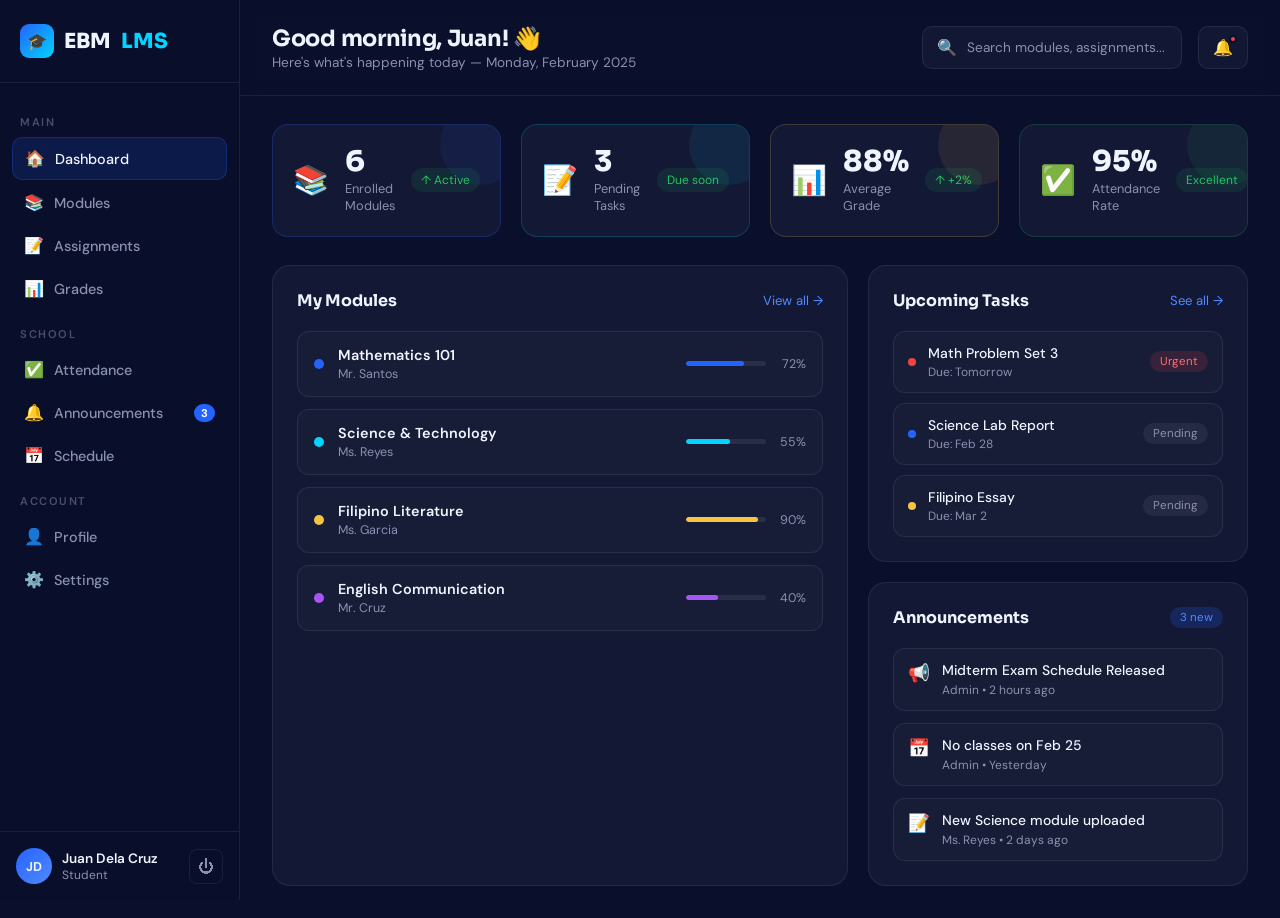
==== dashboard.html @ 12acb2b6 "Add files via upload" ====
<!DOCTYPE html>
<html lang="en">
<head>
    <meta charset="UTF-8">
    <meta name="viewport" content="width=device-width, initial-scale=1.0">
    <title>EBM LMS — Dashboard</title>
    <link href="https://fonts.googleapis.com/css2?family=Sora:wght@300;400;600;700;800&family=DM+Sans:ital,wght@0,300;0,400;0,500;1,300&display=swap" rel="stylesheet">
    <link rel="stylesheet" href="CSS/dashboard.css">
</head>
<body>

    <!-- SIDEBAR -->
    <aside class="sidebar">
        <div class="sidebar-logo">
            <div class="logo-icon">🎓</div>
            EBM <span>LMS</span>
        </div>

        <nav class="sidebar-nav">
            <div class="nav-section-label">Main</div>
            <a href="dashboard.html" class="nav-item active">
                <span class="nav-icon">🏠</span> Dashboard
            </a>
            <a href="module.html" class="nav-item">
                <span class="nav-icon">📚</span> Modules
            </a>
            <a href="#" class="nav-item">
                <span class="nav-icon">📝</span> Assignments
            </a>
            <a href="#" class="nav-item">
                <span class="nav-icon">📊</span> Grades
            </a>

            <div class="nav-section-label">School</div>
            <a href="#" class="nav-item">
                <span class="nav-icon">✅</span> Attendance
            </a>
            <a href="#" class="nav-item">
                <span class="nav-icon">🔔</span> Announcements
                <span class="badge">3</span>
            </a>
            <a href="#" class="nav-item">
                <span class="nav-icon">📅</span> Schedule
            </a>

            <div class="nav-section-label">Account</div>
            <a href="#" class="nav-item">
                <span class="nav-icon">👤</span> Profile
            </a>
            <a href="#" class="nav-item">
                <span class="nav-icon">⚙️</span> Settings
            </a>
        </nav>

        <div class="sidebar-footer">
            <div class="user-info">
                <div class="user-avatar">JD</div>
                <div class="user-details">
                    <div class="user-name">Juan Dela Cruz</div>
                    <div class="user-role">Student</div>
                </div>
            </div>
            <a href="login.html" class="logout-btn" title="Logout">⏻</a>
        </div>
    </aside>

    <!-- MAIN CONTENT -->
    <main class="main-content">

        <!-- TOP BAR -->
        <header class="topbar">
            <div class="topbar-left">
                <h1>Good morning, Juan! 👋</h1>
                <p>Here's what's happening today — Monday, February 2025</p>
            </div>
            <div class="topbar-right">
                <div class="search-box">
                    <span>🔍</span>
                    <input type="text" placeholder="Search modules, assignments..." />
                </div>
                <div class="notif-btn">🔔 <span class="notif-dot"></span></div>
            </div>
        </header>

        <!-- STATS CARDS -->
        <section class="stats-grid">
            <div class="stat-card blue">
                <div class="stat-icon">📚</div>
                <div class="stat-info">
                    <div class="stat-number">6</div>
                    <div class="stat-label">Enrolled Modules</div>
                </div>
                <div class="stat-trend">↑ Active</div>
            </div>
            <div class="stat-card cyan">
                <div class="stat-icon">📝</div>
                <div class="stat-info">
                    <div class="stat-number">3</div>
                    <div class="stat-label">Pending Tasks</div>
                </div>
                <div class="stat-trend">Due soon</div>
            </div>
            <div class="stat-card gold">
                <div class="stat-icon">📊</div>
                <div class="stat-info">
                    <div class="stat-number">88%</div>
                    <div class="stat-label">Average Grade</div>
                </div>
                <div class="stat-trend">↑ +2%</div>
            </div>
            <div class="stat-card green">
                <div class="stat-icon">✅</div>
                <div class="stat-info">
                    <div class="stat-number">95%</div>
                    <div class="stat-label">Attendance Rate</div>
                </div>
                <div class="stat-trend">Excellent</div>
            </div>
        </section>

        <!-- MAIN GRID -->
        <div class="content-grid">

            <!-- MODULES -->
            <section class="card modules-card">
                <div class="card-header">
                    <h2>My Modules</h2>
                    <a href="module.html" class="card-link">View all →</a>
                </div>
                <div class="modules-list">
                    <div class="module-item" onclick="window.location.href='module.html'">
                        <div class="module-color blue-dot"></div>
                        <div class="module-info">
                            <div class="module-name">Mathematics 101</div>
                            <div class="module-teacher">Mr. Santos</div>
                        </div>
                        <div class="module-progress-wrap">
                            <div class="progress-bar"><div class="progress-fill" style="width:72%"></div></div>
                            <span class="progress-text">72%</span>
                        </div>
                    </div>
                    <div class="module-item" onclick="window.location.href='module.html'">
                        <div class="module-color cyan-dot"></div>
                        <div class="module-info">
                            <div class="module-name">Science & Technology</div>
                            <div class="module-teacher">Ms. Reyes</div>
                        </div>
                        <div class="module-progress-wrap">
                            <div class="progress-bar"><div class="progress-fill cyan-fill" style="width:55%"></div></div>
                            <span class="progress-text">55%</span>
                        </div>
                    </div>
                    <div class="module-item" onclick="window.location.href='module.html'">
                        <div class="module-color gold-dot"></div>
                        <div class="module-info">
                            <div class="module-name">Filipino Literature</div>
                            <div class="module-teacher">Ms. Garcia</div>
                        </div>
                        <div class="module-progress-wrap">
                            <div class="progress-bar"><div class="progress-fill gold-fill" style="width:90%"></div></div>
                            <span class="progress-text">90%</span>
                        </div>
                    </div>
                    <div class="module-item" onclick="window.location.href='module.html'">
                        <div class="module-color purple-dot"></div>
                        <div class="module-info">
                            <div class="module-name">English Communication</div>
                            <div class="module-teacher">Mr. Cruz</div>
                        </div>
                        <div class="module-progress-wrap">
                            <div class="progress-bar"><div class="progress-fill purple-fill" style="width:40%"></div></div>
                            <span class="progress-text">40%</span>
                        </div>
                    </div>
                </div>
            </section>

            <!-- RIGHT COLUMN -->
            <div class="right-column">

                <!-- UPCOMING TASKS -->
                <section class="card tasks-card">
                    <div class="card-header">
                        <h2>Upcoming Tasks</h2>
                        <a href="#" class="card-link">See all →</a>
                    </div>
                    <div class="tasks-list">
                        <div class="task-item urgent">
                            <div class="task-dot"></div>
                            <div class="task-info">
                                <div class="task-name">Math Problem Set 3</div>
                                <div class="task-due">Due: Tomorrow</div>
                            </div>
                            <span class="task-badge urgent-badge">Urgent</span>
                        </div>
                        <div class="task-item">
                            <div class="task-dot blue-task"></div>
                            <div class="task-info">
                                <div class="task-name">Science Lab Report</div>
                                <div class="task-due">Due: Feb 28</div>
                            </div>
                            <span class="task-badge">Pending</span>
                        </div>
                        <div class="task-item">
                            <div class="task-dot gold-task"></div>
                            <div class="task-info">
                                <div class="task-name">Filipino Essay</div>
                                <div class="task-due">Due: Mar 2</div>
                            </div>
                            <span class="task-badge">Pending</span>
                        </div>
                    </div>
                </section>

                <!-- ANNOUNCEMENTS -->
                <section class="card announcements-card">
                    <div class="card-header">
                        <h2>Announcements</h2>
                        <span class="badge-count">3 new</span>
                    </div>
                    <div class="announcements-list">
                        <div class="announcement-item">
                            <div class="ann-icon">📢</div>
                            <div class="ann-info">
                                <div class="ann-title">Midterm Exam Schedule Released</div>
                                <div class="ann-meta">Admin • 2 hours ago</div>
                            </div>
                        </div>
                        <div class="announcement-item">
                            <div class="ann-icon">📅</div>
                            <div class="ann-info">
                                <div class="ann-title">No classes on Feb 25</div>
                                <div class="ann-meta">Admin • Yesterday</div>
                            </div>
                        </div>
                        <div class="announcement-item">
                            <div class="ann-icon">📝</div>
                            <div class="ann-info">
                                <div class="ann-title">New Science module uploaded</div>
                                <div class="ann-meta">Ms. Reyes • 2 days ago</div>
                            </div>
                        </div>
                    </div>
                </section>

            </div>
        </div>

    </main>

    <script>
        // Animate stat numbers
        document.querySelectorAll('.stat-number').forEach(el => {
            const target = el.textContent;
            const isPercent = target.includes('%');
            const num = parseInt(target);
            let current = 0;
            const step = Math.ceil(num / 40);
            const timer = setInterval(() => {
                current = Math.min(current + step, num);
                el.textContent = current + (isPercent ? '%' : '');
                if (current >= num) clearInterval(timer);
            }, 30);
        });
    </script>
</body>
</html>
---- CSS/dashboard.css ----
/* =========================================
   EBM LMS — Dashboard Styles
   dashboard.css
   ========================================= */

*, *::before, *::after { margin: 0; padding: 0; box-sizing: border-box; }

:root {
    --navy: #0a0f2c;
    --navy-mid: #111836;
    --navy-light: #1a2448;
    --blue: #2563ff;
    --blue-bright: #4f8aff;
    --cyan: #00d4ff;
    --gold: #f5c542;
    --green: #22c55e;
    --purple: #a855f7;
    --red: #ef4444;
    --white: #f0f4ff;
    --gray: #8892b0;
    --card-bg: rgba(255,255,255,0.04);
    --border: rgba(255,255,255,0.08);
    --sidebar-w: 240px;
}

body {
    font-family: 'DM Sans', sans-serif;
    background-color: var(--navy);
    color: var(--white);
    display: flex;
    min-height: 100vh;
}

/* --- SIDEBAR --- */
.sidebar {
    width: var(--sidebar-w);
    min-height: 100vh;
    background: rgba(10,15,44,0.95);
    border-right: 1px solid var(--border);
    display: flex;
    flex-direction: column;
    position: fixed;
    top: 0; left: 0;
    z-index: 50;
    backdrop-filter: blur(20px);
}

.sidebar-logo {
    font-family: 'Sora', sans-serif;
    font-weight: 800;
    font-size: 1.3rem;
    display: flex;
    align-items: center;
    gap: 10px;
    padding: 24px 20px;
    border-bottom: 1px solid var(--border);
    color: var(--white);
}

.logo-icon {
    width: 34px; height: 34px;
    background: linear-gradient(135deg, var(--blue), var(--cyan));
    border-radius: 9px;
    display: flex; align-items: center; justify-content: center;
    font-size: 1rem;
}

.sidebar-logo span { color: var(--cyan); }

.sidebar-nav {
    flex: 1;
    padding: 16px 12px;
    overflow-y: auto;
    display: flex;
    flex-direction: column;
    gap: 2px;
}

.nav-section-label {
    font-size: 0.7rem;
    font-weight: 600;
    letter-spacing: 1.5px;
    text-transform: uppercase;
    color: rgba(136,146,176,0.5);
    padding: 12px 8px 6px;
    margin-top: 4px;
}

.nav-item {
    display: flex;
    align-items: center;
    gap: 10px;
    padding: 10px 12px;
    border-radius: 10px;
    color: var(--gray);
    text-decoration: none;
    font-size: 0.9rem;
    font-weight: 500;
    transition: all 0.2s;
    position: relative;
}

.nav-item:hover {
    background: var(--card-bg);
    color: var(--white);
}

.nav-item.active {
    background: rgba(37,99,255,0.15);
    color: var(--white);
    border: 1px solid rgba(37,99,255,0.25);
}

.nav-icon { font-size: 1rem; width: 20px; text-align: center; }

.badge {
    margin-left: auto;
    background: var(--blue);
    color: white;
    font-size: 0.7rem;
    font-weight: 700;
    padding: 2px 7px;
    border-radius: 50px;
}

.sidebar-footer {
    padding: 16px;
    border-top: 1px solid var(--border);
    display: flex;
    align-items: center;
    gap: 10px;
}

.user-info {
    display: flex;
    align-items: center;
    gap: 10px;
    flex: 1;
}

.user-avatar {
    width: 36px; height: 36px;
    background: linear-gradient(135deg, var(--blue), var(--blue-bright));
    border-radius: 50%;
    display: flex; align-items: center; justify-content: center;
    font-size: 0.8rem;
    font-weight: 700;
    flex-shrink: 0;
}

.user-name {
    font-size: 0.85rem;
    font-weight: 600;
    white-space: nowrap;
    overflow: hidden;
    text-overflow: ellipsis;
}

.user-role {
    font-size: 0.75rem;
    color: var(--gray);
}

.logout-btn {
    background: none;
    border: 1px solid var(--border);
    border-radius: 8px;
    color: var(--gray);
    text-decoration: none;
    font-size: 1rem;
    padding: 6px 8px;
    transition: all 0.2s;
    cursor: pointer;
}

.logout-btn:hover {
    border-color: rgba(239,68,68,0.4);
    color: #ef4444;
}

/* --- MAIN CONTENT --- */
.main-content {
    margin-left: var(--sidebar-w);
    flex: 1;
    padding: 0;
    min-height: 100vh;
}

/* --- TOPBAR --- */
.topbar {
    display: flex;
    align-items: center;
    justify-content: space-between;
    padding: 24px 32px;
    border-bottom: 1px solid var(--border);
    background: rgba(10,15,44,0.6);
    backdrop-filter: blur(10px);
    position: sticky;
    top: 0;
    z-index: 40;
}

.topbar-left h1 {
    font-family: 'Sora', sans-serif;
    font-size: 1.4rem;
    font-weight: 700;
    letter-spacing: -0.3px;
}

.topbar-left p {
    color: var(--gray);
    font-size: 0.85rem;
    margin-top: 2px;
}

.topbar-right {
    display: flex;
    align-items: center;
    gap: 16px;
}

.search-box {
    display: flex;
    align-items: center;
    gap: 10px;
    background: var(--card-bg);
    border: 1px solid var(--border);
    border-radius: 10px;
    padding: 10px 14px;
}

.search-box input {
    background: none;
    border: none;
    outline: none;
    color: var(--white);
    font-family: 'DM Sans', sans-serif;
    font-size: 0.85rem;
    width: 200px;
}

.search-box input::placeholder { color: var(--gray); }

.notif-btn {
    background: var(--card-bg);
    border: 1px solid var(--border);
    border-radius: 10px;
    padding: 10px 14px;
    cursor: pointer;
    font-size: 1rem;
    position: relative;
}

.notif-dot {
    position: absolute;
    top: 8px; right: 10px;
    width: 8px; height: 8px;
    background: var(--red);
    border-radius: 50%;
    border: 2px solid var(--navy);
}

/* --- STATS GRID --- */
.stats-grid {
    display: grid;
    grid-template-columns: repeat(4, 1fr);
    gap: 20px;
    padding: 28px 32px;
}

.stat-card {
    background: var(--card-bg);
    border: 1px solid var(--border);
    border-radius: 16px;
    padding: 22px 20px;
    display: flex;
    align-items: center;
    gap: 16px;
    transition: all 0.3s;
    position: relative;
    overflow: hidden;
}

.stat-card::before {
    content: '';
    position: absolute;
    top: 0; right: 0;
    width: 80px; height: 80px;
    border-radius: 50%;
    opacity: 0.08;
    transform: translate(20px, -20px);
}

.stat-card.blue { border-color: rgba(37,99,255,0.25); }
.stat-card.blue::before { background: var(--blue); }
.stat-card.cyan { border-color: rgba(0,212,255,0.2); }
.stat-card.cyan::before { background: var(--cyan); }
.stat-card.gold { border-color: rgba(245,197,66,0.2); }
.stat-card.gold::before { background: var(--gold); }
.stat-card.green { border-color: rgba(34,197,94,0.2); }
.stat-card.green::before { background: var(--green); }

.stat-card:hover { transform: translateY(-3px); box-shadow: 0 12px 32px rgba(0,0,0,0.25); }

.stat-icon { font-size: 1.8rem; }

.stat-number {
    font-family: 'Sora', sans-serif;
    font-size: 1.8rem;
    font-weight: 800;
    line-height: 1;
}

.stat-label {
    font-size: 0.8rem;
    color: var(--gray);
    margin-top: 4px;
}

.stat-trend {
    margin-left: auto;
    font-size: 0.75rem;
    color: var(--green);
    background: rgba(34,197,94,0.1);
    padding: 4px 10px;
    border-radius: 50px;
    white-space: nowrap;
}

/* --- CONTENT GRID --- */
.content-grid {
    display: grid;
    grid-template-columns: 1fr 380px;
    gap: 20px;
    padding: 0 32px 32px;
}

/* --- CARDS --- */
.card {
    background: var(--card-bg);
    border: 1px solid var(--border);
    border-radius: 18px;
    padding: 24px;
}

.card-header {
    display: flex;
    align-items: center;
    justify-content: space-between;
    margin-bottom: 20px;
}

.card-header h2 {
    font-family: 'Sora', sans-serif;
    font-size: 1rem;
    font-weight: 700;
}

.card-link {
    font-size: 0.82rem;
    color: var(--blue-bright);
    text-decoration: none;
}

.card-link:hover { color: var(--cyan); }

/* --- MODULES LIST --- */
.modules-list { display: flex; flex-direction: column; gap: 12px; }

.module-item {
    display: flex;
    align-items: center;
    gap: 14px;
    padding: 14px 16px;
    background: rgba(255,255,255,0.02);
    border: 1px solid var(--border);
    border-radius: 12px;
    cursor: pointer;
    transition: all 0.2s;
}

.module-item:hover {
    border-color: rgba(37,99,255,0.3);
    background: rgba(37,99,255,0.05);
}

.module-color {
    width: 10px; height: 10px;
    border-radius: 50%;
    flex-shrink: 0;
}

.blue-dot   { background: var(--blue); }
.cyan-dot   { background: var(--cyan); }
.gold-dot   { background: var(--gold); }
.purple-dot { background: var(--purple); }

.module-info { flex: 1; }

.module-name {
    font-size: 0.9rem;
    font-weight: 600;
}

.module-teacher {
    font-size: 0.78rem;
    color: var(--gray);
    margin-top: 2px;
}

.module-progress-wrap {
    display: flex;
    align-items: center;
    gap: 10px;
    flex-shrink: 0;
}

.progress-bar {
    width: 80px;
    height: 5px;
    background: rgba(255,255,255,0.08);
    border-radius: 10px;
    overflow: hidden;
}

.progress-fill {
    height: 100%;
    background: var(--blue);
    border-radius: 10px;
    transition: width 1s ease;
}

.cyan-fill   { background: var(--cyan); }
.gold-fill   { background: var(--gold); }
.purple-fill { background: var(--purple); }

.progress-text {
    font-size: 0.78rem;
    color: var(--gray);
    width: 30px;
    text-align: right;
}

/* --- RIGHT COLUMN --- */
.right-column { display: flex; flex-direction: column; gap: 20px; }

/* --- TASKS --- */
.tasks-list { display: flex; flex-direction: column; gap: 10px; }

.task-item {
    display: flex;
    align-items: center;
    gap: 12px;
    padding: 12px 14px;
    background: rgba(255,255,255,0.02);
    border: 1px solid var(--border);
    border-radius: 12px;
    transition: all 0.2s;
}

.task-item:hover { border-color: rgba(255,255,255,0.15); }

.task-dot {
    width: 8px; height: 8px;
    border-radius: 50%;
    background: var(--red);
    flex-shrink: 0;
}

.blue-task { background: var(--blue); }
.gold-task { background: var(--gold); }

.task-info { flex: 1; }

.task-name { font-size: 0.87rem; font-weight: 500; }
.task-due { font-size: 0.75rem; color: var(--gray); margin-top: 2px; }

.task-badge {
    font-size: 0.72rem;
    padding: 3px 10px;
    border-radius: 50px;
    background: rgba(255,255,255,0.06);
    color: var(--gray);
    white-space: nowrap;
}

.urgent-badge {
    background: rgba(239,68,68,0.15);
    color: #f87171;
}

/* --- ANNOUNCEMENTS --- */
.announcements-list { display: flex; flex-direction: column; gap: 12px; }

.announcement-item {
    display: flex;
    align-items: flex-start;
    gap: 12px;
    padding: 12px 14px;
    background: rgba(255,255,255,0.02);
    border: 1px solid var(--border);
    border-radius: 12px;
    transition: all 0.2s;
    cursor: pointer;
}

.announcement-item:hover {
    border-color: rgba(255,255,255,0.15);
}

.ann-icon { font-size: 1.1rem; padding-top: 1px; }
.ann-title { font-size: 0.87rem; font-weight: 500; }
.ann-meta { font-size: 0.75rem; color: var(--gray); margin-top: 3px; }

.badge-count {
    font-size: 0.72rem;
    padding: 3px 10px;
    border-radius: 50px;
    background: rgba(37,99,255,0.2);
    color: var(--blue-bright);
}

/* --- RESPONSIVE --- */
@media (max-width: 1100px) {
    .stats-grid { grid-template-columns: repeat(2, 1fr); }
    .content-grid { grid-template-columns: 1fr; }
}

@media (max-width: 768px) {
    .sidebar { display: none; }
    .main-content { margin-left: 0; }
    .topbar { padding: 16px; }
    .stats-grid { padding: 16px; }
    .content-grid { padding: 0 16px 16px; }
    .search-box { display: none; }
}
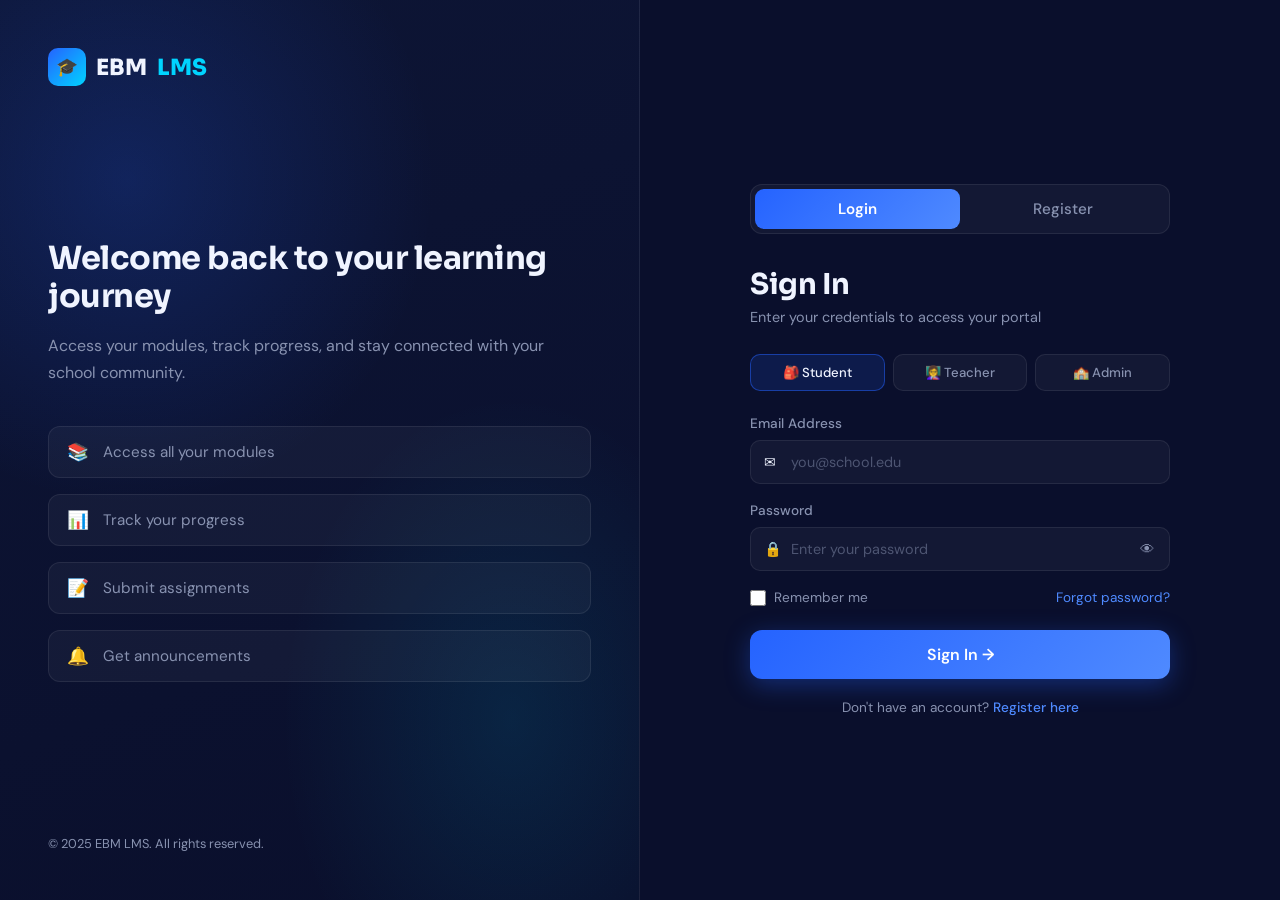
==== commit 67f283a5: "Refactor dashboard.html structure and content" ====
--- a/dashboard.html
+++ b/dashboard.html
@@ -37,7 +37,7 @@
             </a>
             <a href="#" class="nav-item">
                 <span class="nav-icon">🔔</span> Announcements
-                <span class="badge">3</span>
+                <span class="badge">0</span>
             </a>
             <a href="#" class="nav-item">
                 <span class="nav-icon">📅</span> Schedule
@@ -54,13 +54,13 @@
 
         <div class="sidebar-footer">
             <div class="user-info">
-                <div class="user-avatar">JD</div>
+                <div class="user-avatar" id="sidebarAvatar">?</div>
                 <div class="user-details">
-                    <div class="user-name">Juan Dela Cruz</div>
-                    <div class="user-role">Student</div>
-                </div>
-            </div>
-            <a href="login.html" class="logout-btn" title="Logout">⏻</a>
+                    <div class="user-name" id="sidebarName">Loading...</div>
+                    <div class="user-role" id="sidebarRole">—</div>
+                </div>
+            </div>
+            <a href="login.html" class="logout-btn" title="Logout" id="logoutBtn">⏻</a>
         </div>
     </aside>
 
@@ -70,8 +70,8 @@
         <!-- TOP BAR -->
         <header class="topbar">
             <div class="topbar-left">
-                <h1>Good morning, Juan! 👋</h1>
-                <p>Here's what's happening today — Monday, February 2025</p>
+                <h1 id="greetingText">Good morning! 👋</h1>
+                <p id="greetingDate">Here's what's happening today</p>
             </div>
             <div class="topbar-right">
                 <div class="search-box">
@@ -87,34 +87,34 @@
             <div class="stat-card blue">
                 <div class="stat-icon">📚</div>
                 <div class="stat-info">
-                    <div class="stat-number">6</div>
+                    <div class="stat-number" id="statModules">0</div>
                     <div class="stat-label">Enrolled Modules</div>
                 </div>
-                <div class="stat-trend">↑ Active</div>
+                <div class="stat-trend">—</div>
             </div>
             <div class="stat-card cyan">
                 <div class="stat-icon">📝</div>
                 <div class="stat-info">
-                    <div class="stat-number">3</div>
+                    <div class="stat-number" id="statTasks">0</div>
                     <div class="stat-label">Pending Tasks</div>
                 </div>
-                <div class="stat-trend">Due soon</div>
+                <div class="stat-trend">—</div>
             </div>
             <div class="stat-card gold">
                 <div class="stat-icon">📊</div>
                 <div class="stat-info">
-                    <div class="stat-number">88%</div>
+                    <div class="stat-number" id="statGrade">0%</div>
                     <div class="stat-label">Average Grade</div>
                 </div>
-                <div class="stat-trend">↑ +2%</div>
+                <div class="stat-trend">—</div>
             </div>
             <div class="stat-card green">
                 <div class="stat-icon">✅</div>
                 <div class="stat-info">
-                    <div class="stat-number">95%</div>
+                    <div class="stat-number" id="statAttendance">0%</div>
                     <div class="stat-label">Attendance Rate</div>
                 </div>
-                <div class="stat-trend">Excellent</div>
+                <div class="stat-trend">—</div>
             </div>
         </section>
 
@@ -127,50 +127,10 @@
                     <h2>My Modules</h2>
                     <a href="module.html" class="card-link">View all →</a>
                 </div>
-                <div class="modules-list">
-                    <div class="module-item" onclick="window.location.href='module.html'">
-                        <div class="module-color blue-dot"></div>
-                        <div class="module-info">
-                            <div class="module-name">Mathematics 101</div>
-                            <div class="module-teacher">Mr. Santos</div>
-                        </div>
-                        <div class="module-progress-wrap">
-                            <div class="progress-bar"><div class="progress-fill" style="width:72%"></div></div>
-                            <span class="progress-text">72%</span>
-                        </div>
-                    </div>
-                    <div class="module-item" onclick="window.location.href='module.html'">
-                        <div class="module-color cyan-dot"></div>
-                        <div class="module-info">
-                            <div class="module-name">Science & Technology</div>
-                            <div class="module-teacher">Ms. Reyes</div>
-                        </div>
-                        <div class="module-progress-wrap">
-                            <div class="progress-bar"><div class="progress-fill cyan-fill" style="width:55%"></div></div>
-                            <span class="progress-text">55%</span>
-                        </div>
-                    </div>
-                    <div class="module-item" onclick="window.location.href='module.html'">
-                        <div class="module-color gold-dot"></div>
-                        <div class="module-info">
-                            <div class="module-name">Filipino Literature</div>
-                            <div class="module-teacher">Ms. Garcia</div>
-                        </div>
-                        <div class="module-progress-wrap">
-                            <div class="progress-bar"><div class="progress-fill gold-fill" style="width:90%"></div></div>
-                            <span class="progress-text">90%</span>
-                        </div>
-                    </div>
-                    <div class="module-item" onclick="window.location.href='module.html'">
-                        <div class="module-color purple-dot"></div>
-                        <div class="module-info">
-                            <div class="module-name">English Communication</div>
-                            <div class="module-teacher">Mr. Cruz</div>
-                        </div>
-                        <div class="module-progress-wrap">
-                            <div class="progress-bar"><div class="progress-fill purple-fill" style="width:40%"></div></div>
-                            <span class="progress-text">40%</span>
-                        </div>
+                <div class="modules-list" id="modulesList">
+                    <div style="text-align:center; padding: 40px 20px; color: var(--text-muted, #888);">
+                        <div style="font-size:2rem; margin-bottom:8px;">📚</div>
+                        <div>No modules enrolled yet.</div>
                     </div>
                 </div>
             </section>
@@ -184,30 +144,10 @@
                         <h2>Upcoming Tasks</h2>
                         <a href="#" class="card-link">See all →</a>
                     </div>
-                    <div class="tasks-list">
-                        <div class="task-item urgent">
-                            <div class="task-dot"></div>
-                            <div class="task-info">
-                                <div class="task-name">Math Problem Set 3</div>
-                                <div class="task-due">Due: Tomorrow</div>
-                            </div>
-                            <span class="task-badge urgent-badge">Urgent</span>
-                        </div>
-                        <div class="task-item">
-                            <div class="task-dot blue-task"></div>
-                            <div class="task-info">
-                                <div class="task-name">Science Lab Report</div>
-                                <div class="task-due">Due: Feb 28</div>
-                            </div>
-                            <span class="task-badge">Pending</span>
-                        </div>
-                        <div class="task-item">
-                            <div class="task-dot gold-task"></div>
-                            <div class="task-info">
-                                <div class="task-name">Filipino Essay</div>
-                                <div class="task-due">Due: Mar 2</div>
-                            </div>
-                            <span class="task-badge">Pending</span>
+                    <div class="tasks-list" id="tasksList">
+                        <div style="text-align:center; padding: 30px 20px; color: var(--text-muted, #888);">
+                            <div style="font-size:1.5rem; margin-bottom:8px;">📝</div>
+                            <div>No pending tasks.</div>
                         </div>
                     </div>
                 </section>
@@ -216,30 +156,13 @@
                 <section class="card announcements-card">
                     <div class="card-header">
                         <h2>Announcements</h2>
-                        <span class="badge-count">3 new</span>
-                    </div>
-                    <div class="announcements-list">
-                        <div class="announcement-item">
-                            <div class="ann-icon">📢</div>
-                            <div class="ann-info">
-                                <div class="ann-title">Midterm Exam Schedule Released</div>
-                                <div class="ann-meta">Admin • 2 hours ago</div>
-                            </div>
+                        <span class="badge-count" id="annCount">0 new</span>
+                    </div>
+                    <div class="announcements-list" id="announcementsList">
+                        <div style="text-align:center; padding: 30px 20px; color: var(--text-muted, #888);">
+                            <div style="font-size:1.5rem; margin-bottom:8px;">🔔</div>
+                            <div>No announcements yet.</div>
                         </div>
-                        <div class="announcement-item">
-                            <div class="ann-icon">📅</div>
-                            <div class="ann-info">
-                                <div class="ann-title">No classes on Feb 25</div>
-                                <div class="ann-meta">Admin • Yesterday</div>
-                            </div>
-                        </div>
-                        <div class="announcement-item">
-                            <div class="ann-icon">📝</div>
-                            <div class="ann-info">
-                                <div class="ann-title">New Science module uploaded</div>
-                                <div class="ann-meta">Ms. Reyes • 2 days ago</div>
-                            </div>
-                        </div>
                     </div>
                 </section>
 
@@ -249,19 +172,45 @@
     </main>
 
     <script>
-        // Animate stat numbers
-        document.querySelectorAll('.stat-number').forEach(el => {
-            const target = el.textContent;
-            const isPercent = target.includes('%');
-            const num = parseInt(target);
-            let current = 0;
-            const step = Math.ceil(num / 40);
-            const timer = setInterval(() => {
-                current = Math.min(current + step, num);
-                el.textContent = current + (isPercent ? '%' : '');
-                if (current >= num) clearInterval(timer);
-            }, 30);
+        // ── Load user from localStorage ──────────────────────────
+        const user = JSON.parse(localStorage.getItem('ebm_user') || 'null');
+
+        // If not logged in, redirect to login
+        if (!user || !user.id) {
+            window.location.href = 'login.html';
+        } else {
+            // Support both {first_name, last_name} and legacy {name}
+            const firstName = user.first_name || (user.name ? user.name.split(' ')[0] : 'User');
+            const lastName  = user.last_name  || (user.name ? user.name.split(' ').slice(1).join(' ') : '');
+            const fullName  = (firstName + ' ' + lastName).trim();
+            const role      = user.role ? (user.role.charAt(0).toUpperCase() + user.role.slice(1)) : 'Student';
+
+            // Sidebar
+            document.getElementById('sidebarName').textContent = fullName;
+            document.getElementById('sidebarRole').textContent = role;
+            const initials = (firstName[0] || '') + (lastName[0] || '');
+            document.getElementById('sidebarAvatar').textContent = initials.toUpperCase();
+
+            // Greeting
+            const hour = new Date().getHours();
+            const timeOfDay = hour < 12 ? 'morning' : hour < 18 ? 'afternoon' : 'evening';
+            document.getElementById('greetingText').textContent = `Good ${timeOfDay}, ${firstName}! 👋`;
+
+            // Date
+            const now = new Date();
+            const dateStr = now.toLocaleDateString('en-US', {
+                weekday: 'long', month: 'long', day: 'numeric', year: 'numeric'
+            });
+            document.getElementById('greetingDate').textContent =
+                `Here's what's happening today — ${dateStr}`;
+        }
+
+        // Logout
+        document.getElementById('logoutBtn').addEventListener('click', function(e) {
+            e.preventDefault();
+            localStorage.removeItem('ebm_user');
+            window.location.href = 'login.html';
         });
     </script>
 </body>
-</html>+</html>
